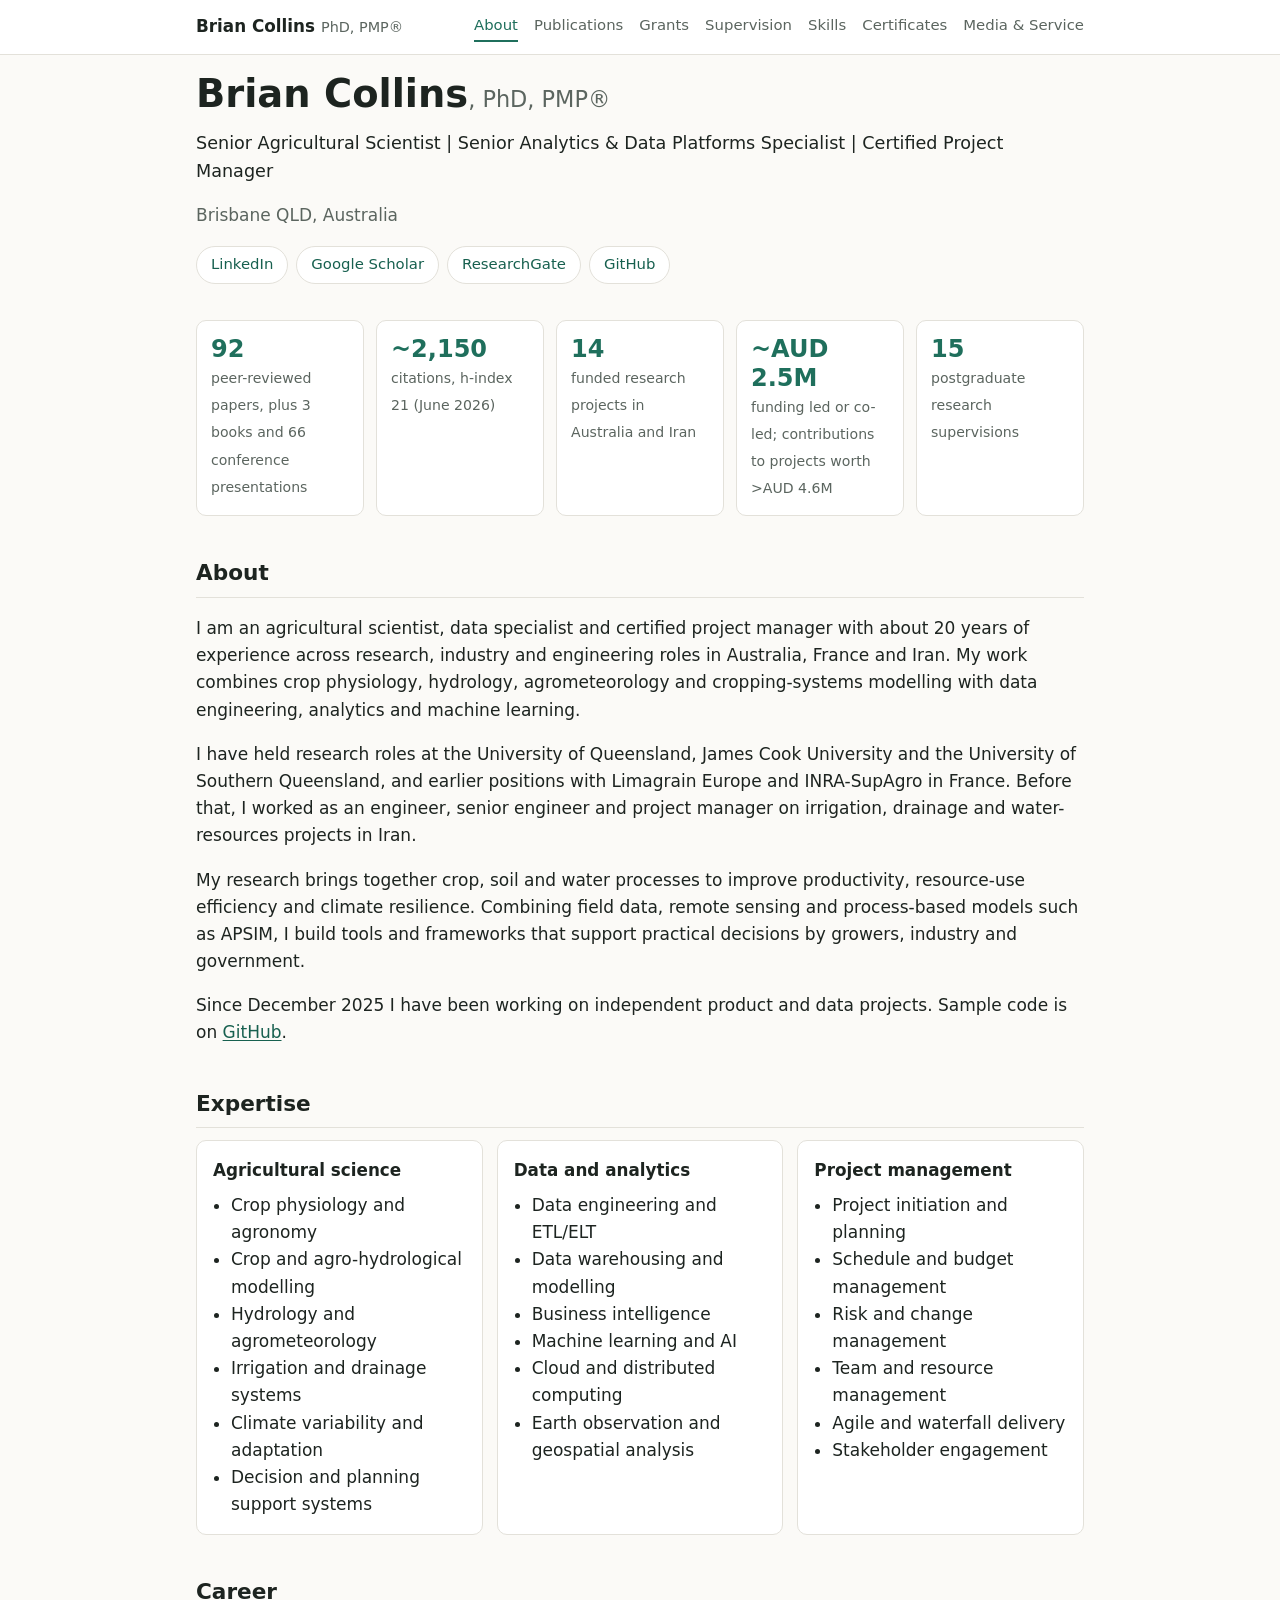
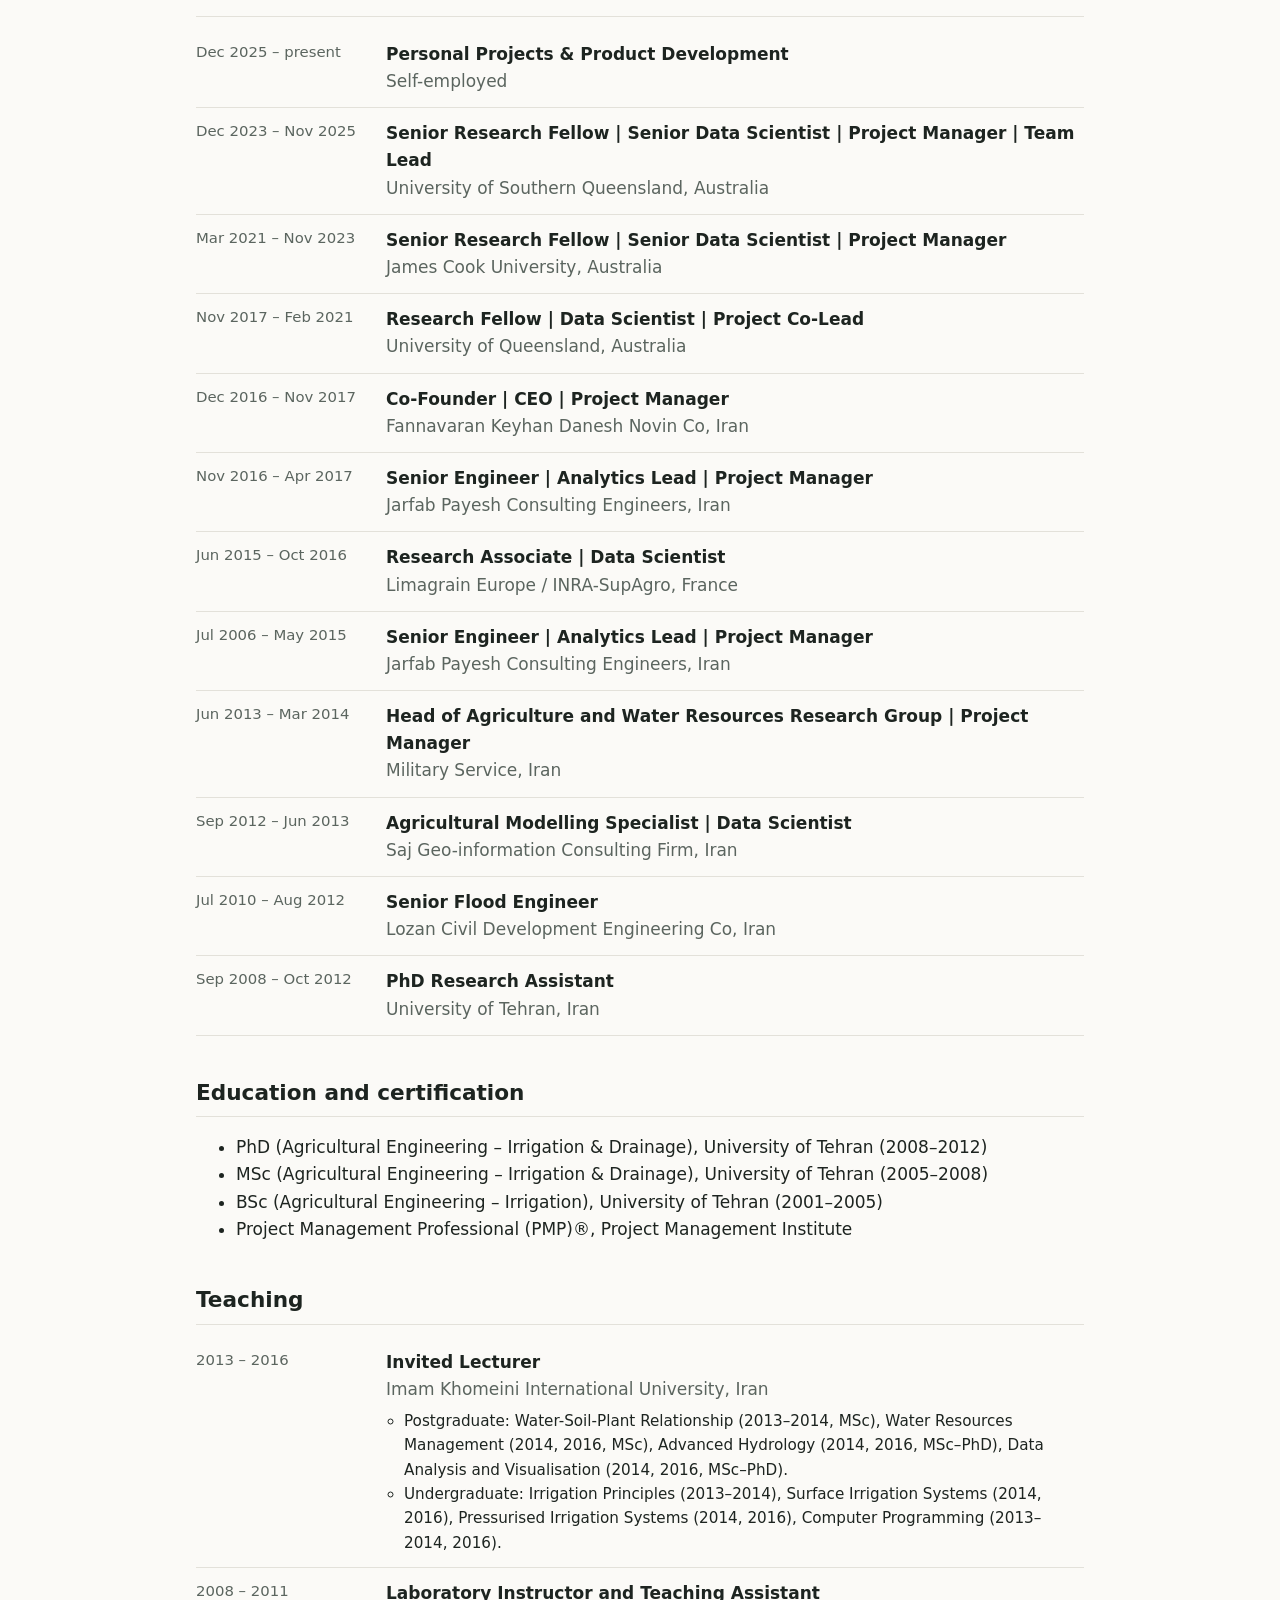
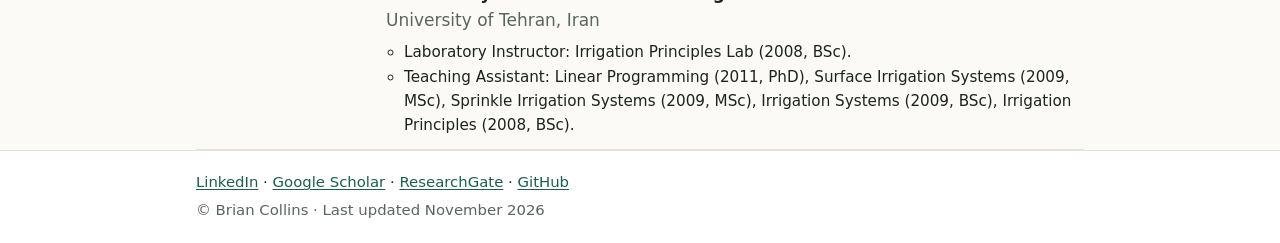
==== index.html @ 06954358 "Build personal site from CV, publications and Google Site content Co-Authored-By: Claude Opus 5.5 <n" ====
<!doctype html>
<html lang="en-AU">
<head>
<meta charset="utf-8">
<meta name="viewport" content="width=device-width, initial-scale=1">
<title>Brian Collins, PhD, PMP®</title>
<meta name="description" content="Brian Collins, PhD, PMP®: Senior Agricultural Scientist | Senior Analytics &amp; Data Platforms Specialist | Certified Project Manager.">
<link rel="canonical" href="https://drbriancollins.github.io/">
<link rel="icon" href="data:image/svg+xml,%3Csvg xmlns='http://www.w3.org/2000/svg' viewBox='0 0 64 64'%3E%3Crect width='64' height='64' rx='14' fill='%231f6f5c'/%3E%3Ctext x='32' y='42' font-family='Arial,sans-serif' font-size='28' font-weight='700' text-anchor='middle' fill='white'%3EBC%3C/text%3E%3C/svg%3E">
<link rel="stylesheet" href="assets/style.css">
</head>
<body>
<a class="skip" href="#main">Skip to content</a>
<header class="site-header">
  <div class="wrap">
    <a class="brand" href="./">Brian Collins<span>PhD, PMP®</span></a>
    <nav aria-label="Main"><a href="" aria-current="page">About</a><a href="publications/">Publications</a><a href="grants/">Grants</a><a href="student-supervision/">Supervision</a><a href="technical-skills/">Skills</a><a href="certificates/">Certificates</a><a href="other/">Media &amp; Service</a></nav>
  </div>
</header>
<main id="main" class="wrap">

<section class="hero">
  <h1>Brian Collins<span class="post">, PhD, PMP®</span></h1>
  <p class="headline">Senior Agricultural Scientist | Senior Analytics &amp; Data Platforms Specialist | Certified Project Manager</p>
  <p class="muted">Brisbane QLD, Australia</p>
  <div class="buttons"><a class="button" href="https://www.linkedin.com/in/drbriancollins" rel="noopener">LinkedIn</a><a class="button" href="https://scholar.google.com/citations?user=UDJ355oAAAAJ" rel="noopener">Google Scholar</a><a class="button" href="https://www.researchgate.net/profile/Brian-Collins-6" rel="noopener">ResearchGate</a><a class="button" href="https://github.com/drbriancollins/MySampleWork" rel="noopener">GitHub</a></div>
</section>
<section class="stats" aria-label="Highlights"><div class="stat"><strong>92</strong><span>peer-reviewed papers, plus 3 books and 66 conference presentations</span></div><div class="stat"><strong>~2,150</strong><span>citations, h-index 21 (June 2026)</span></div><div class="stat"><strong>14</strong><span>funded research projects in Australia and Iran</span></div><div class="stat"><strong>~AUD 2.5M</strong><span>funding led or co-led; contributions to projects worth &gt;AUD 4.6M</span></div><div class="stat"><strong>15</strong><span>postgraduate research supervisions</span></div></section>
<section><h2>About</h2><p>I am an agricultural scientist, data specialist and certified project manager with about 20 years of experience across research, industry and engineering roles in Australia, France and Iran. My work combines crop physiology, hydrology, agrometeorology and cropping-systems modelling with data engineering, analytics and machine learning.</p><p>I have held research roles at the University of Queensland, James Cook University and the University of Southern Queensland, and earlier positions with Limagrain Europe and INRA-SupAgro in France. Before that, I worked as an engineer, senior engineer and project manager on irrigation, drainage and water-resources projects in Iran.</p><p>My research brings together crop, soil and water processes to improve productivity, resource-use efficiency and climate resilience. Combining field data, remote sensing and process-based models such as APSIM, I build tools and frameworks that support practical decisions by growers, industry and government.</p><p>Since December 2025 I have been working on independent product and data projects. Sample code is on <a href="https://github.com/drbriancollins/MySampleWork" rel="noopener">GitHub</a>.</p></section>
<section><h2>Expertise</h2><div class="cards"><div class="card"><h3>Agricultural science</h3><ul><li>Crop physiology and agronomy</li><li>Crop and agro-hydrological modelling</li><li>Hydrology and agrometeorology</li><li>Irrigation and drainage systems</li><li>Climate variability and adaptation</li><li>Decision and planning support systems</li></ul></div><div class="card"><h3>Data and analytics</h3><ul><li>Data engineering and ETL/ELT</li><li>Data warehousing and modelling</li><li>Business intelligence</li><li>Machine learning and AI</li><li>Cloud and distributed computing</li><li>Earth observation and geospatial analysis</li></ul></div><div class="card"><h3>Project management</h3><ul><li>Project initiation and planning</li><li>Schedule and budget management</li><li>Risk and change management</li><li>Team and resource management</li><li>Agile and waterfall delivery</li><li>Stakeholder engagement</li></ul></div></div></section>
<section><h2>Career</h2><ol class="timeline"><li><span class="dates">Dec 2025 – present</span><div><strong>Personal Projects &amp; Product Development</strong><span class="org">Self-employed</span></div></li><li><span class="dates">Dec 2023 – Nov 2025</span><div><strong>Senior Research Fellow | Senior Data Scientist | Project Manager | Team Lead</strong><span class="org">University of Southern Queensland, Australia</span></div></li><li><span class="dates">Mar 2021 – Nov 2023</span><div><strong>Senior Research Fellow | Senior Data Scientist | Project Manager</strong><span class="org">James Cook University, Australia</span></div></li><li><span class="dates">Nov 2017 – Feb 2021</span><div><strong>Research Fellow | Data Scientist | Project Co-Lead</strong><span class="org">University of Queensland, Australia</span></div></li><li><span class="dates">Dec 2016 – Nov 2017</span><div><strong>Co-Founder | CEO | Project Manager</strong><span class="org">Fannavaran Keyhan Danesh Novin Co, Iran</span></div></li><li><span class="dates">Nov 2016 – Apr 2017</span><div><strong>Senior Engineer | Analytics Lead | Project Manager</strong><span class="org">Jarfab Payesh Consulting Engineers, Iran</span></div></li><li><span class="dates">Jun 2015 – Oct 2016</span><div><strong>Research Associate | Data Scientist</strong><span class="org">Limagrain Europe / INRA-SupAgro, France</span></div></li><li><span class="dates">Jul 2006 – May 2015</span><div><strong>Senior Engineer | Analytics Lead | Project Manager</strong><span class="org">Jarfab Payesh Consulting Engineers, Iran</span></div></li><li><span class="dates">Jun 2013 – Mar 2014</span><div><strong>Head of Agriculture and Water Resources Research Group | Project Manager</strong><span class="org">Military Service, Iran</span></div></li><li><span class="dates">Sep 2012 – Jun 2013</span><div><strong>Agricultural Modelling Specialist | Data Scientist</strong><span class="org">Saj Geo-information Consulting Firm, Iran</span></div></li><li><span class="dates">Jul 2010 – Aug 2012</span><div><strong>Senior Flood Engineer</strong><span class="org">Lozan Civil Development Engineering Co, Iran</span></div></li><li><span class="dates">Sep 2008 – Oct 2012</span><div><strong>PhD Research Assistant</strong><span class="org">University of Tehran, Iran</span></div></li></ol></section>
<section><h2>Education and certification</h2><ul><li>PhD (Agricultural Engineering – Irrigation &amp; Drainage), University of Tehran (2008–2012)</li><li>MSc (Agricultural Engineering – Irrigation &amp; Drainage), University of Tehran (2005–2008)</li><li>BSc (Agricultural Engineering – Irrigation), University of Tehran (2001–2005)</li><li>Project Management Professional (PMP)®, Project Management Institute</li></ul></section>
<section><h2>Teaching</h2><ol class="timeline"><li><span class="dates">2013 – 2016</span><div><strong>Invited Lecturer</strong><span class="org">Imam Khomeini International University, Iran</span><ul class="details"><li>Postgraduate: Water-Soil-Plant Relationship (2013–2014, MSc), Water Resources Management (2014, 2016, MSc), Advanced Hydrology (2014, 2016, MSc–PhD), Data Analysis and Visualisation (2014, 2016, MSc–PhD).</li><li>Undergraduate: Irrigation Principles (2013–2014), Surface Irrigation Systems (2014, 2016), Pressurised Irrigation Systems (2014, 2016), Computer Programming (2013–2014, 2016).</li></ul></div></li><li><span class="dates">2008 – 2011</span><div><strong>Laboratory Instructor and Teaching Assistant</strong><span class="org">University of Tehran, Iran</span><ul class="details"><li>Laboratory Instructor: Irrigation Principles Lab (2008, BSc).</li><li>Teaching Assistant: Linear Programming (2011, PhD), Surface Irrigation Systems (2009, MSc), Sprinkle Irrigation Systems (2009, MSc), Irrigation Systems (2009, BSc), Irrigation Principles (2008, BSc).</li></ul></div></li></ol></section>

</main>
<footer class="site-footer">
  <div class="wrap">
    <p><a href="https://www.linkedin.com/in/drbriancollins" rel="noopener">LinkedIn</a> · <a href="https://scholar.google.com/citations?user=UDJ355oAAAAJ" rel="noopener">Google Scholar</a> · <a href="https://www.researchgate.net/profile/Brian-Collins-6" rel="noopener">ResearchGate</a> · <a href="https://github.com/drbriancollins/MySampleWork" rel="noopener">GitHub</a></p>
    <p class="muted">© Brian Collins · Last updated November 2026</p>
  </div>
</footer>
</body>
</html>
---- assets/style.css ----
:root {
  --bg: #fbfaf7;
  --surface: #ffffff;
  --text: #1d2420;
  --muted: #5b655f;
  --line: #e3e1da;
  --accent: #1f6f5c;
  --accent-soft: #e6f1ed;
  --link: #17604f;
  color-scheme: light;
}
@media (prefers-color-scheme: dark) {
  :root {
    --bg: #121614;
    --surface: #1a201d;
    --text: #e6ebe8;
    --muted: #a1aba5;
    --line: #2c3430;
    --accent: #5cc0a4;
    --accent-soft: #1d2e28;
    --link: #79d2b8;
    color-scheme: dark;
  }
}
* { box-sizing: border-box; }
html { -webkit-text-size-adjust: 100%; }
body {
  margin: 0;
  background: var(--bg);
  color: var(--text);
  font: 17px/1.6 system-ui, -apple-system, "Segoe UI", Roboto, "Helvetica Neue", Arial, sans-serif;
}
a { color: var(--link); text-underline-offset: 2px; }
a:hover { text-decoration-thickness: 2px; }
.wrap { max-width: 920px; margin: 0 auto; padding: 0 16px; }
.skip { position: absolute; left: -999px; }
.skip:focus { left: 16px; top: 8px; background: var(--surface); padding: 6px 10px; z-index: 10; }

.site-header { background: var(--surface); border-bottom: 1px solid var(--line); position: sticky; top: 0; z-index: 5; }
.site-header .wrap { display: flex; flex-wrap: wrap; align-items: center; justify-content: space-between; gap: 8px 24px; padding-top: 12px; padding-bottom: 12px; }
.brand { font-weight: 700; color: var(--text); text-decoration: none; font-size: 1.05rem; }
.brand span { font-weight: 500; color: var(--muted); margin-left: 6px; font-size: .9rem; }
nav[aria-label="Main"] { display: flex; flex-wrap: wrap; gap: 4px 16px; font-size: .93rem; }
nav[aria-label="Main"] a { color: var(--muted); text-decoration: none; padding: 2px 0; border-bottom: 2px solid transparent; }
nav[aria-label="Main"] a:hover { color: var(--text); }
nav[aria-label="Main"] a[aria-current="page"] { color: var(--accent); border-bottom-color: var(--accent); }

main { padding-top: 32px; padding-bottom: 48px; }
h1 { font-size: 2rem; line-height: 1.2; margin: 0 0 12px; }
h2 { font-size: 1.35rem; margin: 40px 0 12px; padding-bottom: 6px; border-bottom: 1px solid var(--line); }
h3 { font-size: 1.05rem; margin: 0 0 8px; }
h4 { font-size: .95rem; margin: 16px 0 4px; color: var(--muted); }
.lead { font-size: 1.08rem; color: var(--muted); margin-top: 0; }
.muted { color: var(--muted); }
.note { background: var(--accent-soft); border-left: 3px solid var(--accent); padding: 10px 14px; border-radius: 4px; font-size: .95rem; }
.count { color: var(--muted); font-weight: 400; }

.hero { padding: 16px 0 8px; }
.hero h1 { font-size: 2.4rem; }
.hero .post { font-weight: 500; color: var(--muted); font-size: 1.4rem; }
.headline { font-size: 1.1rem; margin: 0 0 4px; }
.buttons { display: flex; flex-wrap: wrap; gap: 8px; margin-top: 16px; }
.button { border: 1px solid var(--line); background: var(--surface); padding: 6px 14px; border-radius: 999px; text-decoration: none; font-size: .93rem; }
.button:hover { border-color: var(--accent); }

.stats { display: grid; grid-template-columns: repeat(auto-fit, minmax(160px, 1fr)); gap: 12px; margin: 28px 0 8px; }
.stat { background: var(--surface); border: 1px solid var(--line); border-radius: 10px; padding: 14px; }
.stat strong { display: block; font-size: 1.5rem; color: var(--accent); line-height: 1.2; }
.stat span { font-size: .88rem; color: var(--muted); }

.cards { display: grid; grid-template-columns: repeat(auto-fit, minmax(240px, 1fr)); gap: 14px; }
.cards.wide { grid-template-columns: repeat(auto-fit, minmax(300px, 1fr)); margin-top: 20px; }
.card { background: var(--surface); border: 1px solid var(--line); border-radius: 10px; padding: 16px; }
.card ul { margin: 0; padding-left: 18px; }
.card dl { margin: 0; }
.card dt { font-size: .8rem; text-transform: uppercase; letter-spacing: .04em; color: var(--accent); margin-top: 8px; }
.card dd { margin: 2px 0 0; font-size: .95rem; }

.timeline { list-style: none; padding: 0; margin: 0; }
.timeline > li { display: grid; grid-template-columns: 170px 1fr; gap: 4px 20px; padding: 12px 0; border-bottom: 1px solid var(--line); }
.timeline .dates { color: var(--muted); font-size: .93rem; }
.timeline .org { display: block; color: var(--muted); }
.timeline .details { margin: 6px 0 0; padding-left: 18px; font-size: .95rem; }

.entries { padding-left: 1.6em; }
.entries > li { margin-bottom: 10px; padding-left: 4px; }
.entries a { white-space: nowrap; }
.summary { padding-left: 18px; }
.toc { display: flex; flex-wrap: wrap; gap: 6px 18px; margin: 16px 0; font-size: .95rem; }

details { background: var(--surface); border: 1px solid var(--line); border-radius: 10px; padding: 12px 16px; margin: 10px 0; }
summary { cursor: pointer; font-weight: 600; }
.courses { margin: 0; padding-left: 18px; columns: 2 280px; column-gap: 28px; }
.courses li { break-inside: avoid; }

.site-footer { border-top: 1px solid var(--line); background: var(--surface); font-size: .93rem; }
.site-footer .wrap { padding-top: 16px; padding-bottom: 16px; }
.site-footer p { margin: 4px 0; }

@media (max-width: 600px) {
  body { font-size: 16px; }
  .site-header { position: static; }
  h1, .hero h1 { font-size: 1.7rem; }
  .hero .post { font-size: 1.1rem; }
  .timeline > li { grid-template-columns: 1fr; }
  .entries a { white-space: normal; }
}
@media print {
  .site-header, .site-footer, .buttons, .toc { display: none; }
  body { background: #fff; color: #000; }
  details { border: 0; padding: 0; }
}
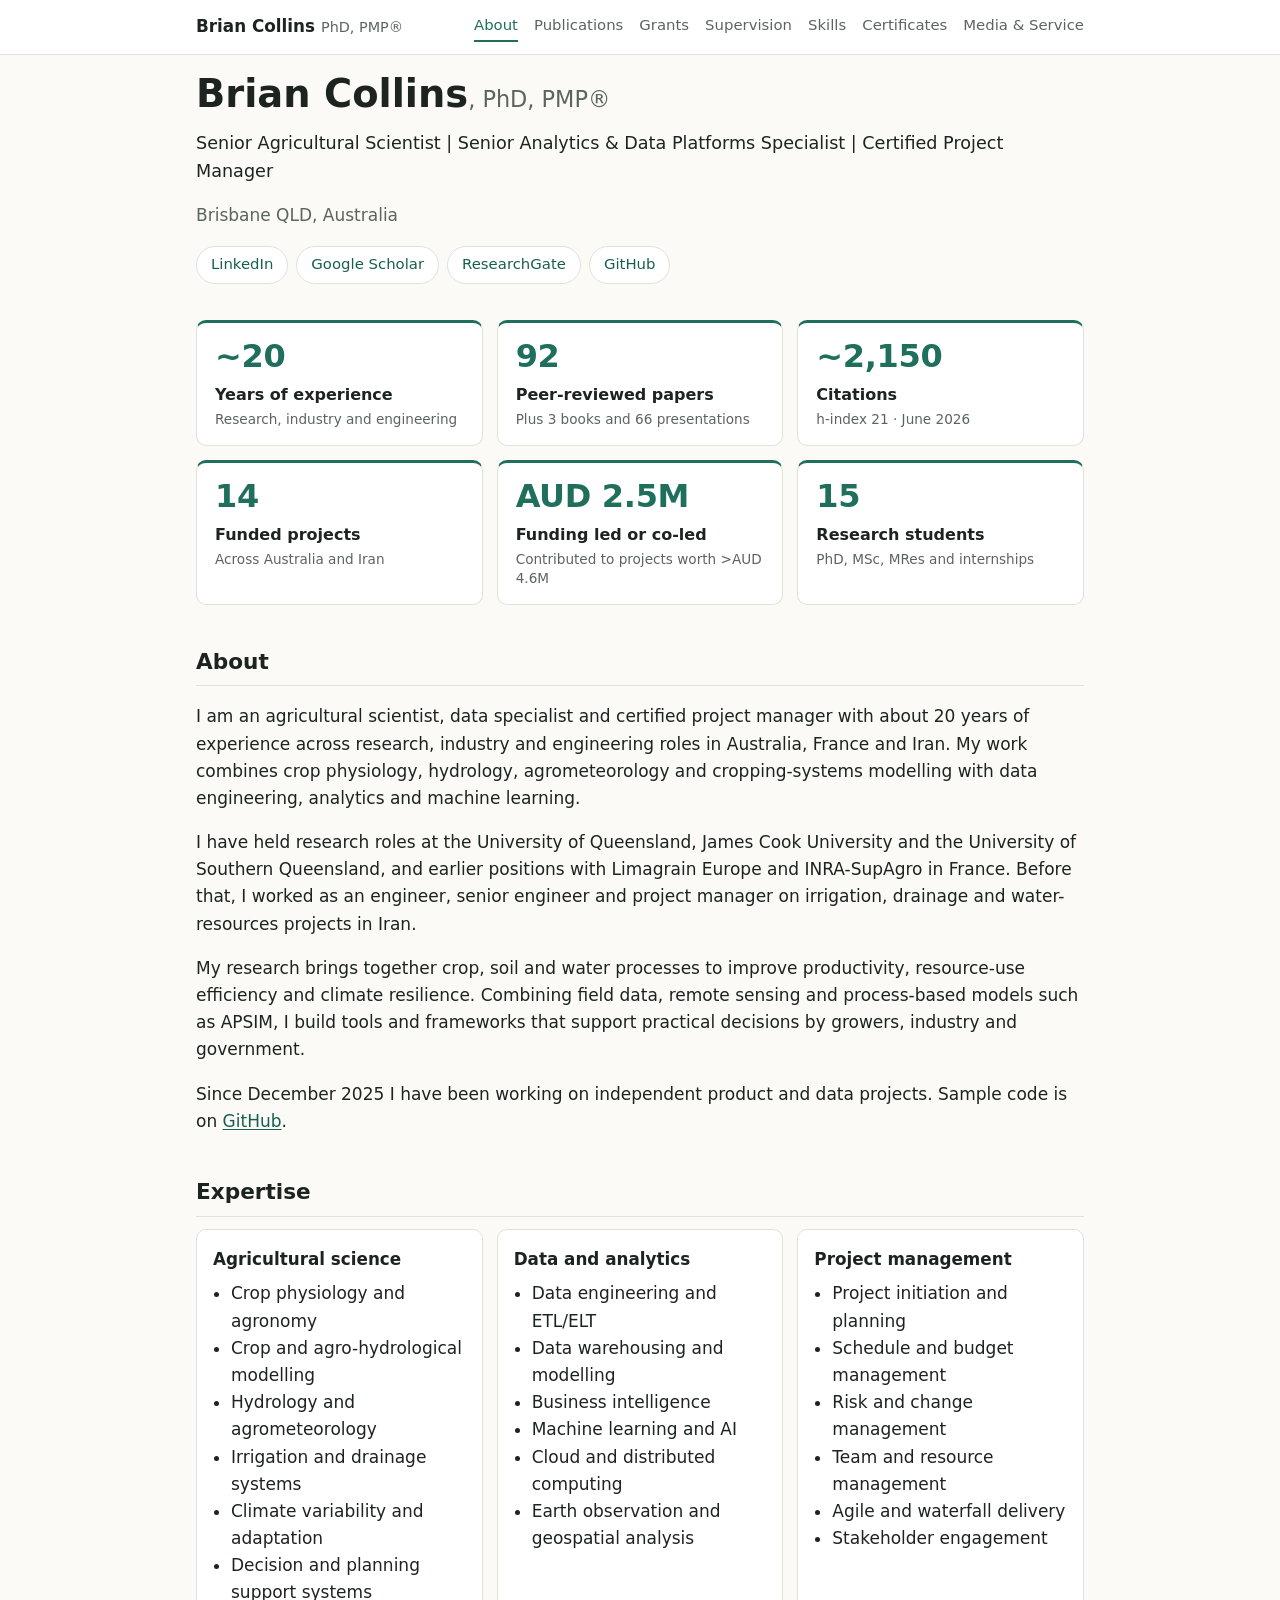
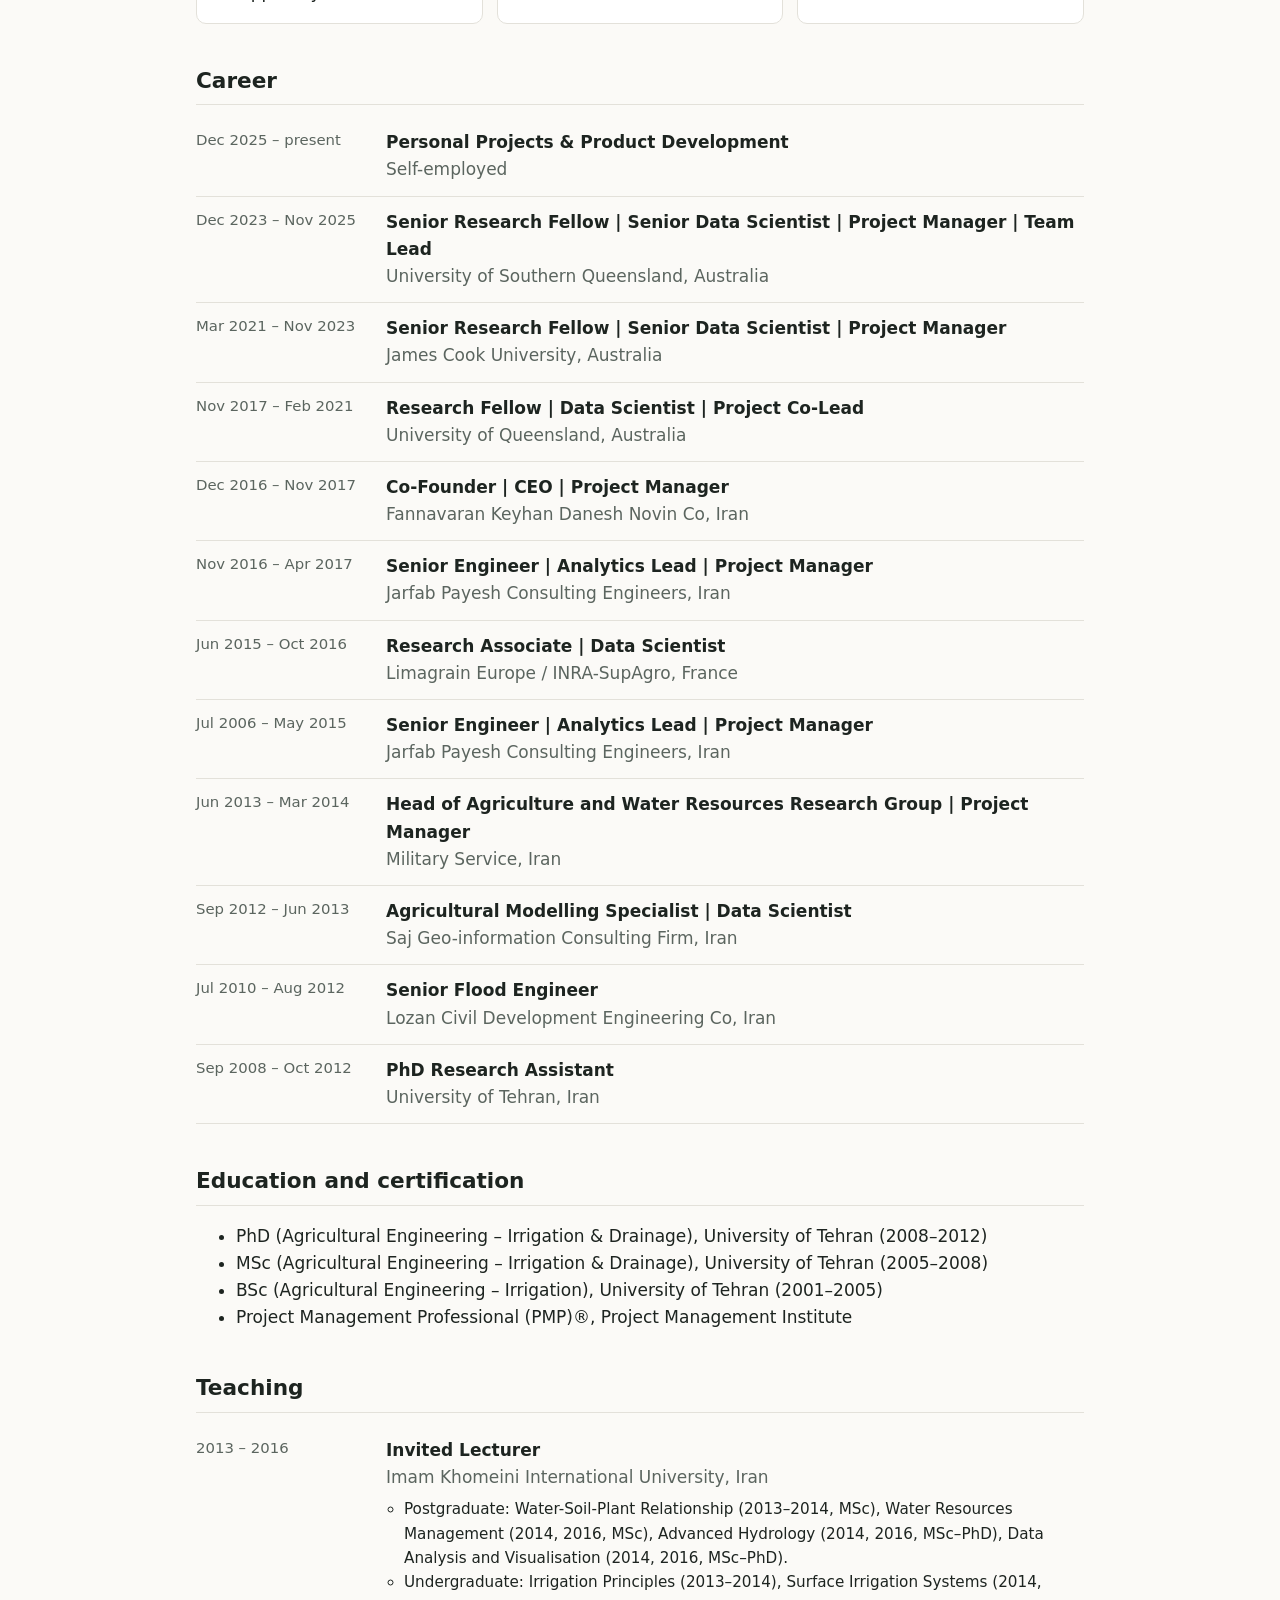
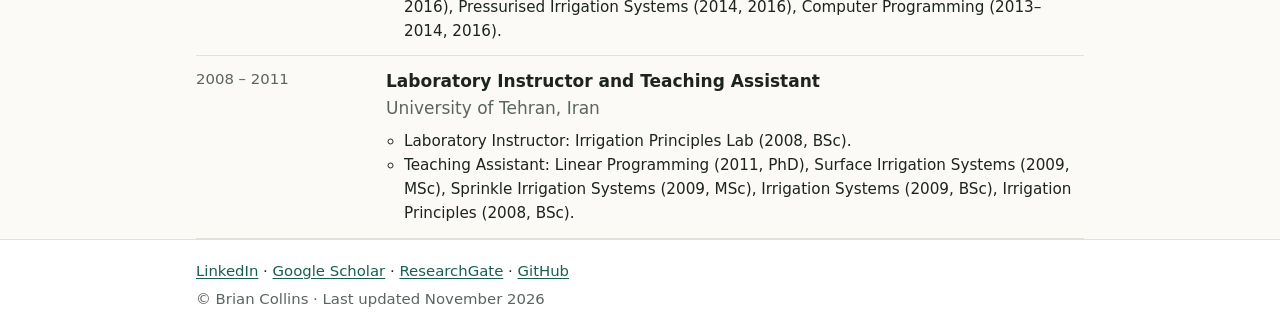
==== commit f2ad86a5: "Redesign home page highlight cards Co-Authored-By: Claude Opus 5.5 <noreply@anthropic.com>" ====
--- a/index.html
+++ b/index.html
@@ -25,7 +25,7 @@
   <p class="muted">Brisbane QLD, Australia</p>
   <div class="buttons"><a class="button" href="https://www.linkedin.com/in/drbriancollins" rel="noopener">LinkedIn</a><a class="button" href="https://scholar.google.com/citations?user=UDJ355oAAAAJ" rel="noopener">Google Scholar</a><a class="button" href="https://www.researchgate.net/profile/Brian-Collins-6" rel="noopener">ResearchGate</a><a class="button" href="https://github.com/drbriancollins/MySampleWork" rel="noopener">GitHub</a></div>
 </section>
-<section class="stats" aria-label="Highlights"><div class="stat"><strong>92</strong><span>peer-reviewed papers, plus 3 books and 66 conference presentations</span></div><div class="stat"><strong>~2,150</strong><span>citations, h-index 21 (June 2026)</span></div><div class="stat"><strong>14</strong><span>funded research projects in Australia and Iran</span></div><div class="stat"><strong>~AUD 2.5M</strong><span>funding led or co-led; contributions to projects worth &gt;AUD 4.6M</span></div><div class="stat"><strong>15</strong><span>postgraduate research supervisions</span></div></section>
+<section class="stats" aria-label="Highlights"><div class="stat"><strong>~20</strong><span class="label">Years of experience</span><span class="sub">Research, industry and engineering</span></div><div class="stat"><strong>92</strong><span class="label">Peer-reviewed papers</span><span class="sub">Plus 3 books and 66 presentations</span></div><div class="stat"><strong>~2,150</strong><span class="label">Citations</span><span class="sub">h-index 21 · June 2026</span></div><div class="stat"><strong>14</strong><span class="label">Funded projects</span><span class="sub">Across Australia and Iran</span></div><div class="stat"><strong>AUD 2.5M</strong><span class="label">Funding led or co-led</span><span class="sub">Contributed to projects worth &gt;AUD 4.6M</span></div><div class="stat"><strong>15</strong><span class="label">Research students</span><span class="sub">PhD, MSc, MRes and internships</span></div></section>
 <section><h2>About</h2><p>I am an agricultural scientist, data specialist and certified project manager with about 20 years of experience across research, industry and engineering roles in Australia, France and Iran. My work combines crop physiology, hydrology, agrometeorology and cropping-systems modelling with data engineering, analytics and machine learning.</p><p>I have held research roles at the University of Queensland, James Cook University and the University of Southern Queensland, and earlier positions with Limagrain Europe and INRA-SupAgro in France. Before that, I worked as an engineer, senior engineer and project manager on irrigation, drainage and water-resources projects in Iran.</p><p>My research brings together crop, soil and water processes to improve productivity, resource-use efficiency and climate resilience. Combining field data, remote sensing and process-based models such as APSIM, I build tools and frameworks that support practical decisions by growers, industry and government.</p><p>Since December 2025 I have been working on independent product and data projects. Sample code is on <a href="https://github.com/drbriancollins/MySampleWork" rel="noopener">GitHub</a>.</p></section>
 <section><h2>Expertise</h2><div class="cards"><div class="card"><h3>Agricultural science</h3><ul><li>Crop physiology and agronomy</li><li>Crop and agro-hydrological modelling</li><li>Hydrology and agrometeorology</li><li>Irrigation and drainage systems</li><li>Climate variability and adaptation</li><li>Decision and planning support systems</li></ul></div><div class="card"><h3>Data and analytics</h3><ul><li>Data engineering and ETL/ELT</li><li>Data warehousing and modelling</li><li>Business intelligence</li><li>Machine learning and AI</li><li>Cloud and distributed computing</li><li>Earth observation and geospatial analysis</li></ul></div><div class="card"><h3>Project management</h3><ul><li>Project initiation and planning</li><li>Schedule and budget management</li><li>Risk and change management</li><li>Team and resource management</li><li>Agile and waterfall delivery</li><li>Stakeholder engagement</li></ul></div></div></section>
 <section><h2>Career</h2><ol class="timeline"><li><span class="dates">Dec 2025 – present</span><div><strong>Personal Projects &amp; Product Development</strong><span class="org">Self-employed</span></div></li><li><span class="dates">Dec 2023 – Nov 2025</span><div><strong>Senior Research Fellow | Senior Data Scientist | Project Manager | Team Lead</strong><span class="org">University of Southern Queensland, Australia</span></div></li><li><span class="dates">Mar 2021 – Nov 2023</span><div><strong>Senior Research Fellow | Senior Data Scientist | Project Manager</strong><span class="org">James Cook University, Australia</span></div></li><li><span class="dates">Nov 2017 – Feb 2021</span><div><strong>Research Fellow | Data Scientist | Project Co-Lead</strong><span class="org">University of Queensland, Australia</span></div></li><li><span class="dates">Dec 2016 – Nov 2017</span><div><strong>Co-Founder | CEO | Project Manager</strong><span class="org">Fannavaran Keyhan Danesh Novin Co, Iran</span></div></li><li><span class="dates">Nov 2016 – Apr 2017</span><div><strong>Senior Engineer | Analytics Lead | Project Manager</strong><span class="org">Jarfab Payesh Consulting Engineers, Iran</span></div></li><li><span class="dates">Jun 2015 – Oct 2016</span><div><strong>Research Associate | Data Scientist</strong><span class="org">Limagrain Europe / INRA-SupAgro, France</span></div></li><li><span class="dates">Jul 2006 – May 2015</span><div><strong>Senior Engineer | Analytics Lead | Project Manager</strong><span class="org">Jarfab Payesh Consulting Engineers, Iran</span></div></li><li><span class="dates">Jun 2013 – Mar 2014</span><div><strong>Head of Agriculture and Water Resources Research Group | Project Manager</strong><span class="org">Military Service, Iran</span></div></li><li><span class="dates">Sep 2012 – Jun 2013</span><div><strong>Agricultural Modelling Specialist | Data Scientist</strong><span class="org">Saj Geo-information Consulting Firm, Iran</span></div></li><li><span class="dates">Jul 2010 – Aug 2012</span><div><strong>Senior Flood Engineer</strong><span class="org">Lozan Civil Development Engineering Co, Iran</span></div></li><li><span class="dates">Sep 2008 – Oct 2012</span><div><strong>PhD Research Assistant</strong><span class="org">University of Tehran, Iran</span></div></li></ol></section>
--- a/assets/style.css
+++ b/assets/style.css
@@ -63,10 +63,12 @@
 .button { border: 1px solid var(--line); background: var(--surface); padding: 6px 14px; border-radius: 999px; text-decoration: none; font-size: .93rem; }
 .button:hover { border-color: var(--accent); }
 
-.stats { display: grid; grid-template-columns: repeat(auto-fit, minmax(160px, 1fr)); gap: 12px; margin: 28px 0 8px; }
-.stat { background: var(--surface); border: 1px solid var(--line); border-radius: 10px; padding: 14px; }
-.stat strong { display: block; font-size: 1.5rem; color: var(--accent); line-height: 1.2; }
-.stat span { font-size: .88rem; color: var(--muted); }
+.stats { display: grid; grid-template-columns: repeat(3, 1fr); gap: 14px; margin: 28px 0 8px; }
+.stat { background: var(--surface); border: 1px solid var(--line); border-top: 3px solid var(--accent); border-radius: 10px; padding: 16px 18px; display: flex; flex-direction: column; gap: 2px; }
+.stat strong { font-size: 2rem; font-weight: 750; color: var(--accent); line-height: 1.1; letter-spacing: -.01em; font-variant-numeric: tabular-nums; }
+.stat .label { font-weight: 600; font-size: 1rem; margin-top: 6px; }
+.stat .sub { font-size: .85rem; color: var(--muted); line-height: 1.4; }
+@media (max-width: 760px) { .stats { grid-template-columns: repeat(2, 1fr); gap: 10px; } .stat strong { font-size: 1.6rem; } }
 
 .cards { display: grid; grid-template-columns: repeat(auto-fit, minmax(240px, 1fr)); gap: 14px; }
 .cards.wide { grid-template-columns: repeat(auto-fit, minmax(300px, 1fr)); margin-top: 20px; }
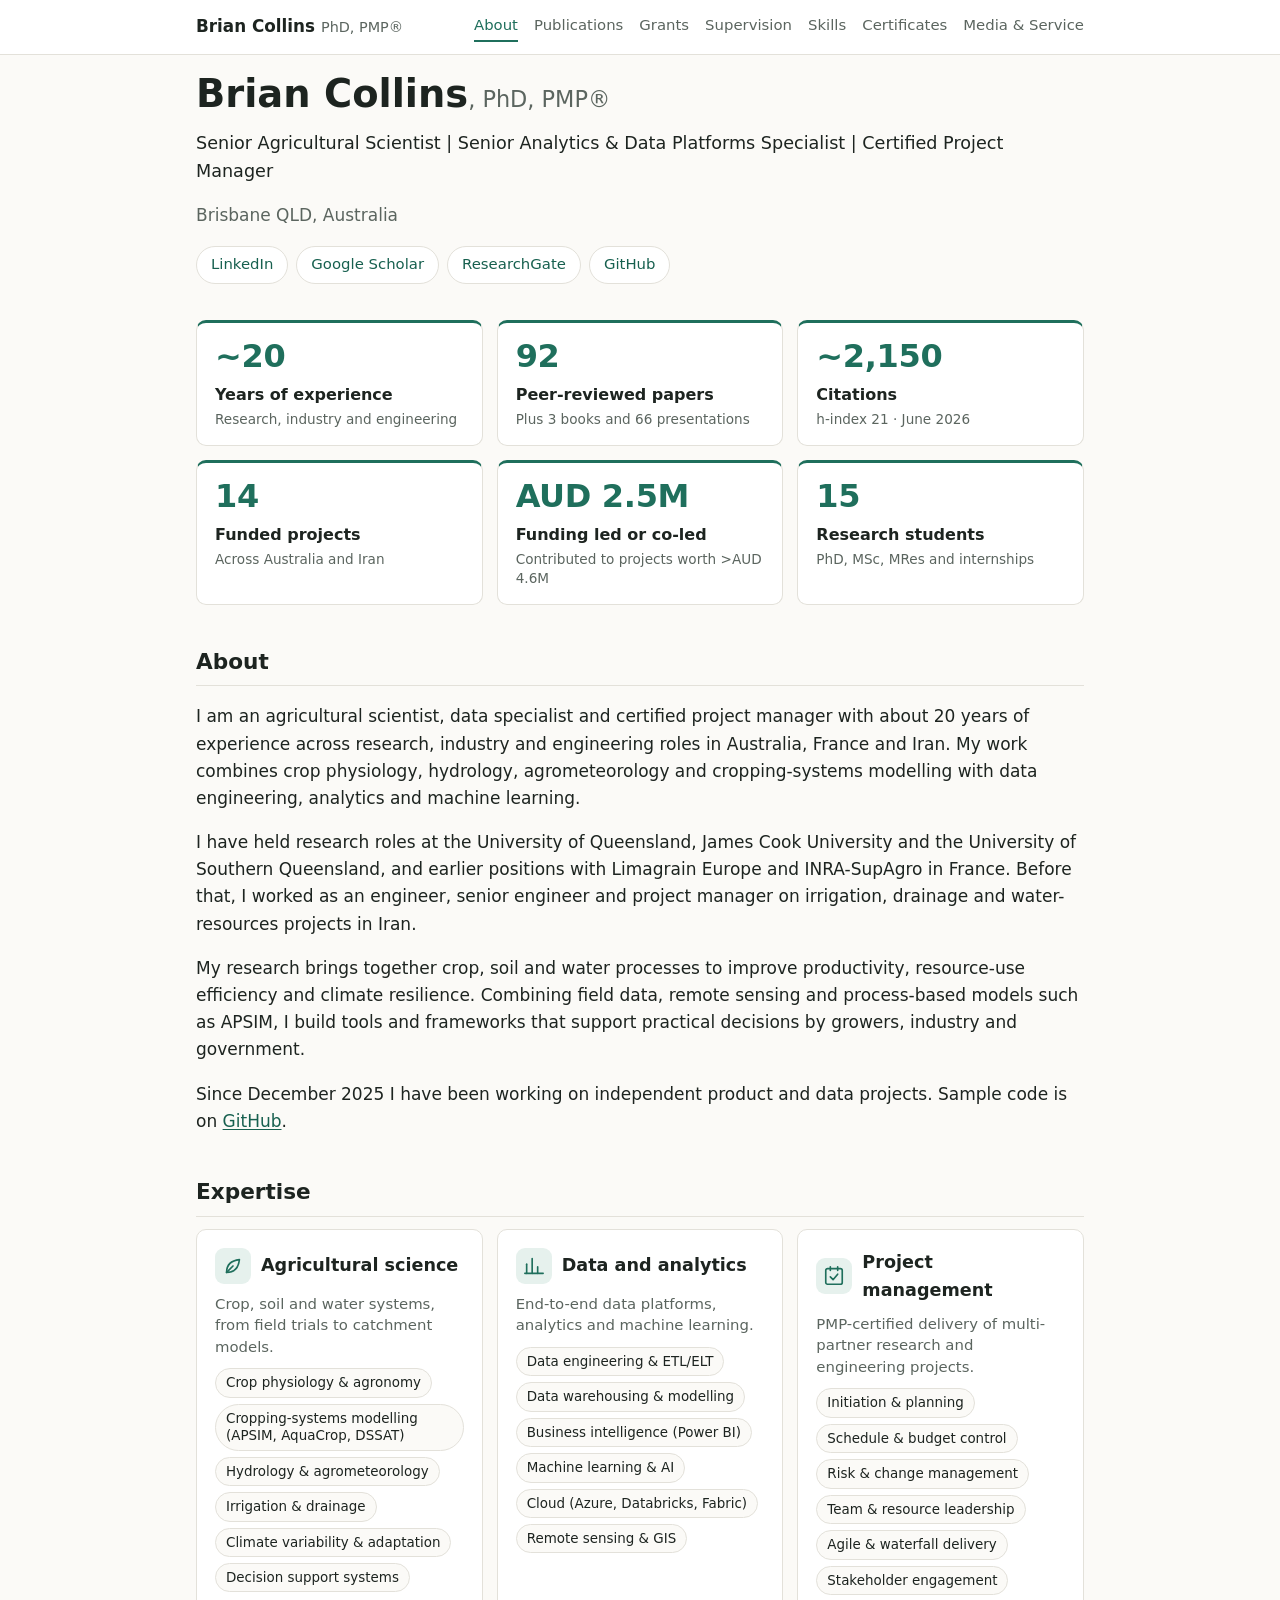
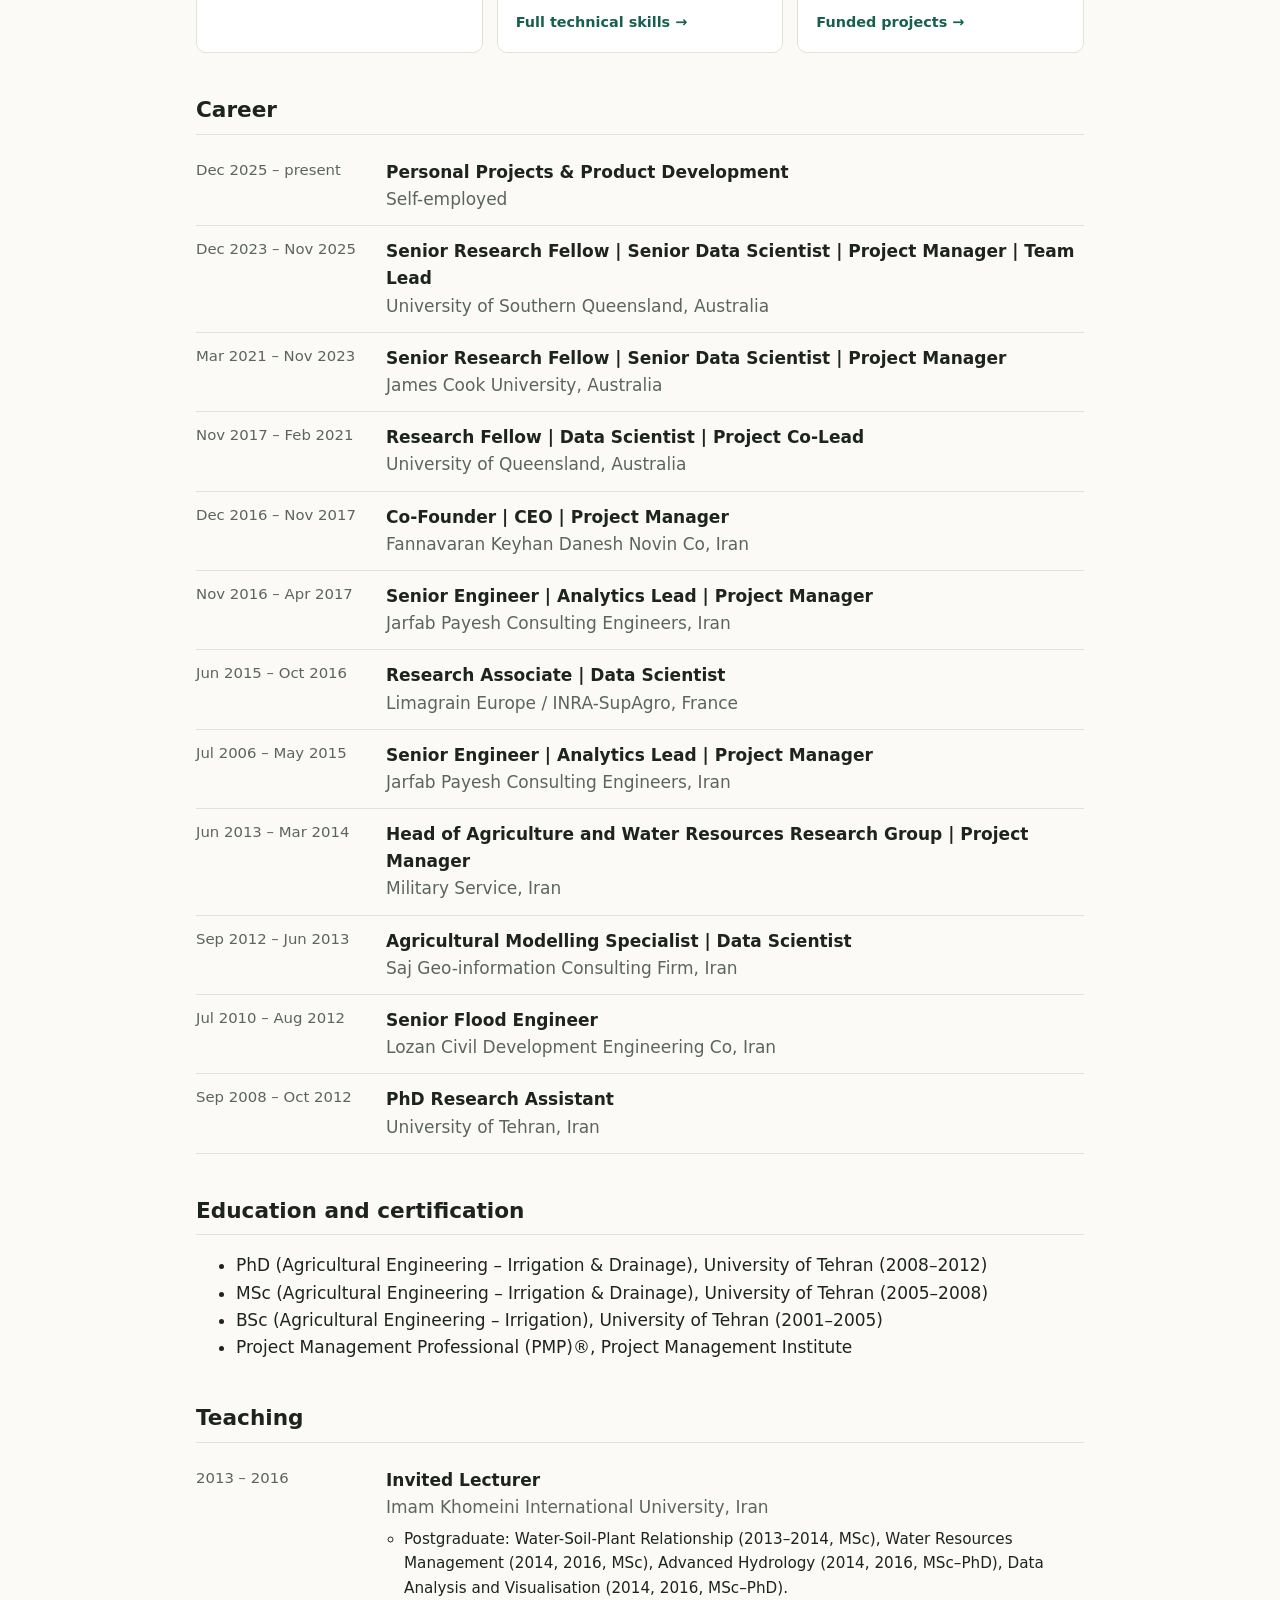
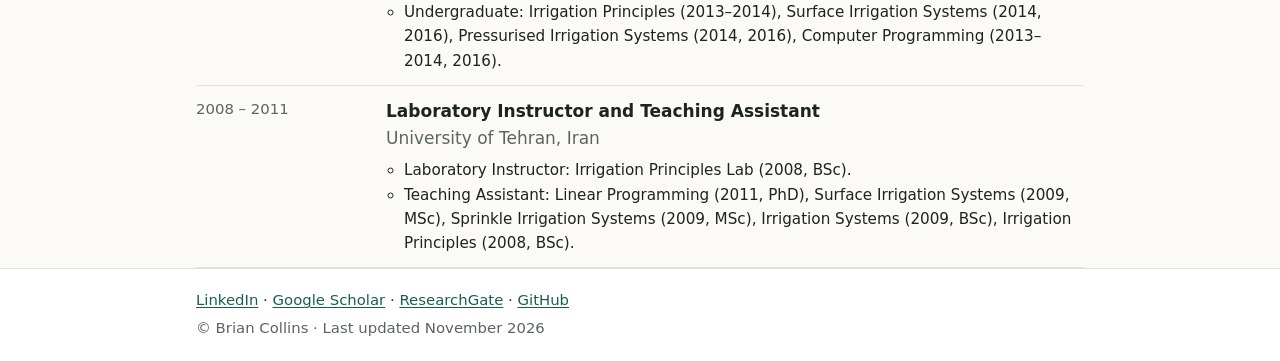
==== commit edfb7ead: "Redesign expertise cards with summaries and skill chips Co-Authored-By: Claude Opus 5.5 <noreply@ant" ====
--- a/index.html
+++ b/index.html
@@ -27,7 +27,7 @@
 </section>
 <section class="stats" aria-label="Highlights"><div class="stat"><strong>~20</strong><span class="label">Years of experience</span><span class="sub">Research, industry and engineering</span></div><div class="stat"><strong>92</strong><span class="label">Peer-reviewed papers</span><span class="sub">Plus 3 books and 66 presentations</span></div><div class="stat"><strong>~2,150</strong><span class="label">Citations</span><span class="sub">h-index 21 · June 2026</span></div><div class="stat"><strong>14</strong><span class="label">Funded projects</span><span class="sub">Across Australia and Iran</span></div><div class="stat"><strong>AUD 2.5M</strong><span class="label">Funding led or co-led</span><span class="sub">Contributed to projects worth &gt;AUD 4.6M</span></div><div class="stat"><strong>15</strong><span class="label">Research students</span><span class="sub">PhD, MSc, MRes and internships</span></div></section>
 <section><h2>About</h2><p>I am an agricultural scientist, data specialist and certified project manager with about 20 years of experience across research, industry and engineering roles in Australia, France and Iran. My work combines crop physiology, hydrology, agrometeorology and cropping-systems modelling with data engineering, analytics and machine learning.</p><p>I have held research roles at the University of Queensland, James Cook University and the University of Southern Queensland, and earlier positions with Limagrain Europe and INRA-SupAgro in France. Before that, I worked as an engineer, senior engineer and project manager on irrigation, drainage and water-resources projects in Iran.</p><p>My research brings together crop, soil and water processes to improve productivity, resource-use efficiency and climate resilience. Combining field data, remote sensing and process-based models such as APSIM, I build tools and frameworks that support practical decisions by growers, industry and government.</p><p>Since December 2025 I have been working on independent product and data projects. Sample code is on <a href="https://github.com/drbriancollins/MySampleWork" rel="noopener">GitHub</a>.</p></section>
-<section><h2>Expertise</h2><div class="cards"><div class="card"><h3>Agricultural science</h3><ul><li>Crop physiology and agronomy</li><li>Crop and agro-hydrological modelling</li><li>Hydrology and agrometeorology</li><li>Irrigation and drainage systems</li><li>Climate variability and adaptation</li><li>Decision and planning support systems</li></ul></div><div class="card"><h3>Data and analytics</h3><ul><li>Data engineering and ETL/ELT</li><li>Data warehousing and modelling</li><li>Business intelligence</li><li>Machine learning and AI</li><li>Cloud and distributed computing</li><li>Earth observation and geospatial analysis</li></ul></div><div class="card"><h3>Project management</h3><ul><li>Project initiation and planning</li><li>Schedule and budget management</li><li>Risk and change management</li><li>Team and resource management</li><li>Agile and waterfall delivery</li><li>Stakeholder engagement</li></ul></div></div></section>
+<section><h2>Expertise</h2><div class="cards"><div class="card exp"><div class="exp-head"><svg class="icon" viewBox="0 0 24 24" aria-hidden="true" fill="none" stroke="currentColor" stroke-width="1.8" stroke-linecap="round" stroke-linejoin="round"><path d="M5 19c0-8 5-13 14-14-1 9-6 14-14 14z"/><path d="M5 19l7-7"/></svg><h3>Agricultural science</h3></div><p class="exp-sum">Crop, soil and water systems, from field trials to catchment models.</p><ul class="chips"><li>Crop physiology &amp; agronomy</li><li>Cropping-systems modelling (APSIM, AquaCrop, DSSAT)</li><li>Hydrology &amp; agrometeorology</li><li>Irrigation &amp; drainage</li><li>Climate variability &amp; adaptation</li><li>Decision support systems</li></ul></div><div class="card exp"><div class="exp-head"><svg class="icon" viewBox="0 0 24 24" aria-hidden="true" fill="none" stroke="currentColor" stroke-width="1.8" stroke-linecap="round" stroke-linejoin="round"><path d="M4 20V10"/><path d="M10 20V4"/><path d="M16 20v-7"/><path d="M22 20H2"/></svg><h3>Data and analytics</h3></div><p class="exp-sum">End-to-end data platforms, analytics and machine learning.</p><ul class="chips"><li>Data engineering &amp; ETL/ELT</li><li>Data warehousing &amp; modelling</li><li>Business intelligence (Power BI)</li><li>Machine learning &amp; AI</li><li>Cloud (Azure, Databricks, Fabric)</li><li>Remote sensing &amp; GIS</li></ul><a class="more" href="technical-skills/">Full technical skills →</a></div><div class="card exp"><div class="exp-head"><svg class="icon" viewBox="0 0 24 24" aria-hidden="true" fill="none" stroke="currentColor" stroke-width="1.8" stroke-linecap="round" stroke-linejoin="round"><rect x="3" y="4" width="18" height="17" rx="2"/><path d="M8 2v4M16 2v4"/><path d="M8 13l3 3 5-6"/></svg><h3>Project management</h3></div><p class="exp-sum">PMP-certified delivery of multi-partner research and engineering projects.</p><ul class="chips"><li>Initiation &amp; planning</li><li>Schedule &amp; budget control</li><li>Risk &amp; change management</li><li>Team &amp; resource leadership</li><li>Agile &amp; waterfall delivery</li><li>Stakeholder engagement</li></ul><a class="more" href="grants/">Funded projects →</a></div></div></section>
 <section><h2>Career</h2><ol class="timeline"><li><span class="dates">Dec 2025 – present</span><div><strong>Personal Projects &amp; Product Development</strong><span class="org">Self-employed</span></div></li><li><span class="dates">Dec 2023 – Nov 2025</span><div><strong>Senior Research Fellow | Senior Data Scientist | Project Manager | Team Lead</strong><span class="org">University of Southern Queensland, Australia</span></div></li><li><span class="dates">Mar 2021 – Nov 2023</span><div><strong>Senior Research Fellow | Senior Data Scientist | Project Manager</strong><span class="org">James Cook University, Australia</span></div></li><li><span class="dates">Nov 2017 – Feb 2021</span><div><strong>Research Fellow | Data Scientist | Project Co-Lead</strong><span class="org">University of Queensland, Australia</span></div></li><li><span class="dates">Dec 2016 – Nov 2017</span><div><strong>Co-Founder | CEO | Project Manager</strong><span class="org">Fannavaran Keyhan Danesh Novin Co, Iran</span></div></li><li><span class="dates">Nov 2016 – Apr 2017</span><div><strong>Senior Engineer | Analytics Lead | Project Manager</strong><span class="org">Jarfab Payesh Consulting Engineers, Iran</span></div></li><li><span class="dates">Jun 2015 – Oct 2016</span><div><strong>Research Associate | Data Scientist</strong><span class="org">Limagrain Europe / INRA-SupAgro, France</span></div></li><li><span class="dates">Jul 2006 – May 2015</span><div><strong>Senior Engineer | Analytics Lead | Project Manager</strong><span class="org">Jarfab Payesh Consulting Engineers, Iran</span></div></li><li><span class="dates">Jun 2013 – Mar 2014</span><div><strong>Head of Agriculture and Water Resources Research Group | Project Manager</strong><span class="org">Military Service, Iran</span></div></li><li><span class="dates">Sep 2012 – Jun 2013</span><div><strong>Agricultural Modelling Specialist | Data Scientist</strong><span class="org">Saj Geo-information Consulting Firm, Iran</span></div></li><li><span class="dates">Jul 2010 – Aug 2012</span><div><strong>Senior Flood Engineer</strong><span class="org">Lozan Civil Development Engineering Co, Iran</span></div></li><li><span class="dates">Sep 2008 – Oct 2012</span><div><strong>PhD Research Assistant</strong><span class="org">University of Tehran, Iran</span></div></li></ol></section>
 <section><h2>Education and certification</h2><ul><li>PhD (Agricultural Engineering – Irrigation &amp; Drainage), University of Tehran (2008–2012)</li><li>MSc (Agricultural Engineering – Irrigation &amp; Drainage), University of Tehran (2005–2008)</li><li>BSc (Agricultural Engineering – Irrigation), University of Tehran (2001–2005)</li><li>Project Management Professional (PMP)®, Project Management Institute</li></ul></section>
 <section><h2>Teaching</h2><ol class="timeline"><li><span class="dates">2013 – 2016</span><div><strong>Invited Lecturer</strong><span class="org">Imam Khomeini International University, Iran</span><ul class="details"><li>Postgraduate: Water-Soil-Plant Relationship (2013–2014, MSc), Water Resources Management (2014, 2016, MSc), Advanced Hydrology (2014, 2016, MSc–PhD), Data Analysis and Visualisation (2014, 2016, MSc–PhD).</li><li>Undergraduate: Irrigation Principles (2013–2014), Surface Irrigation Systems (2014, 2016), Pressurised Irrigation Systems (2014, 2016), Computer Programming (2013–2014, 2016).</li></ul></div></li><li><span class="dates">2008 – 2011</span><div><strong>Laboratory Instructor and Teaching Assistant</strong><span class="org">University of Tehran, Iran</span><ul class="details"><li>Laboratory Instructor: Irrigation Principles Lab (2008, BSc).</li><li>Teaching Assistant: Linear Programming (2011, PhD), Surface Irrigation Systems (2009, MSc), Sprinkle Irrigation Systems (2009, MSc), Irrigation Systems (2009, BSc), Irrigation Principles (2008, BSc).</li></ul></div></li></ol></section>
--- a/assets/style.css
+++ b/assets/style.css
@@ -74,6 +74,16 @@
 .cards.wide { grid-template-columns: repeat(auto-fit, minmax(300px, 1fr)); margin-top: 20px; }
 .card { background: var(--surface); border: 1px solid var(--line); border-radius: 10px; padding: 16px; }
 .card ul { margin: 0; padding-left: 18px; }
+.card.exp { display: flex; flex-direction: column; gap: 10px; padding: 18px; }
+.exp-head { display: flex; align-items: center; gap: 10px; }
+.exp-head h3 { margin: 0; font-size: 1.1rem; }
+.icon { width: 36px; height: 36px; padding: 7px; border-radius: 9px; background: var(--accent-soft); color: var(--accent); flex: none; }
+.exp-sum { margin: 0; color: var(--muted); font-size: .93rem; line-height: 1.45; }
+.chips { list-style: none; padding: 0; margin: 2px 0 0; display: flex; flex-wrap: wrap; gap: 6px; }
+.card .chips { padding-left: 0; }
+.chips li { font-size: .84rem; line-height: 1.3; padding: 5px 10px; border-radius: 999px; background: var(--bg); border: 1px solid var(--line); }
+.more { margin-top: auto; padding-top: 6px; font-size: .9rem; font-weight: 600; text-decoration: none; }
+.more:hover { text-decoration: underline; }
 .card dl { margin: 0; }
 .card dt { font-size: .8rem; text-transform: uppercase; letter-spacing: .04em; color: var(--accent); margin-top: 8px; }
 .card dd { margin: 2px 0 0; font-size: .95rem; }
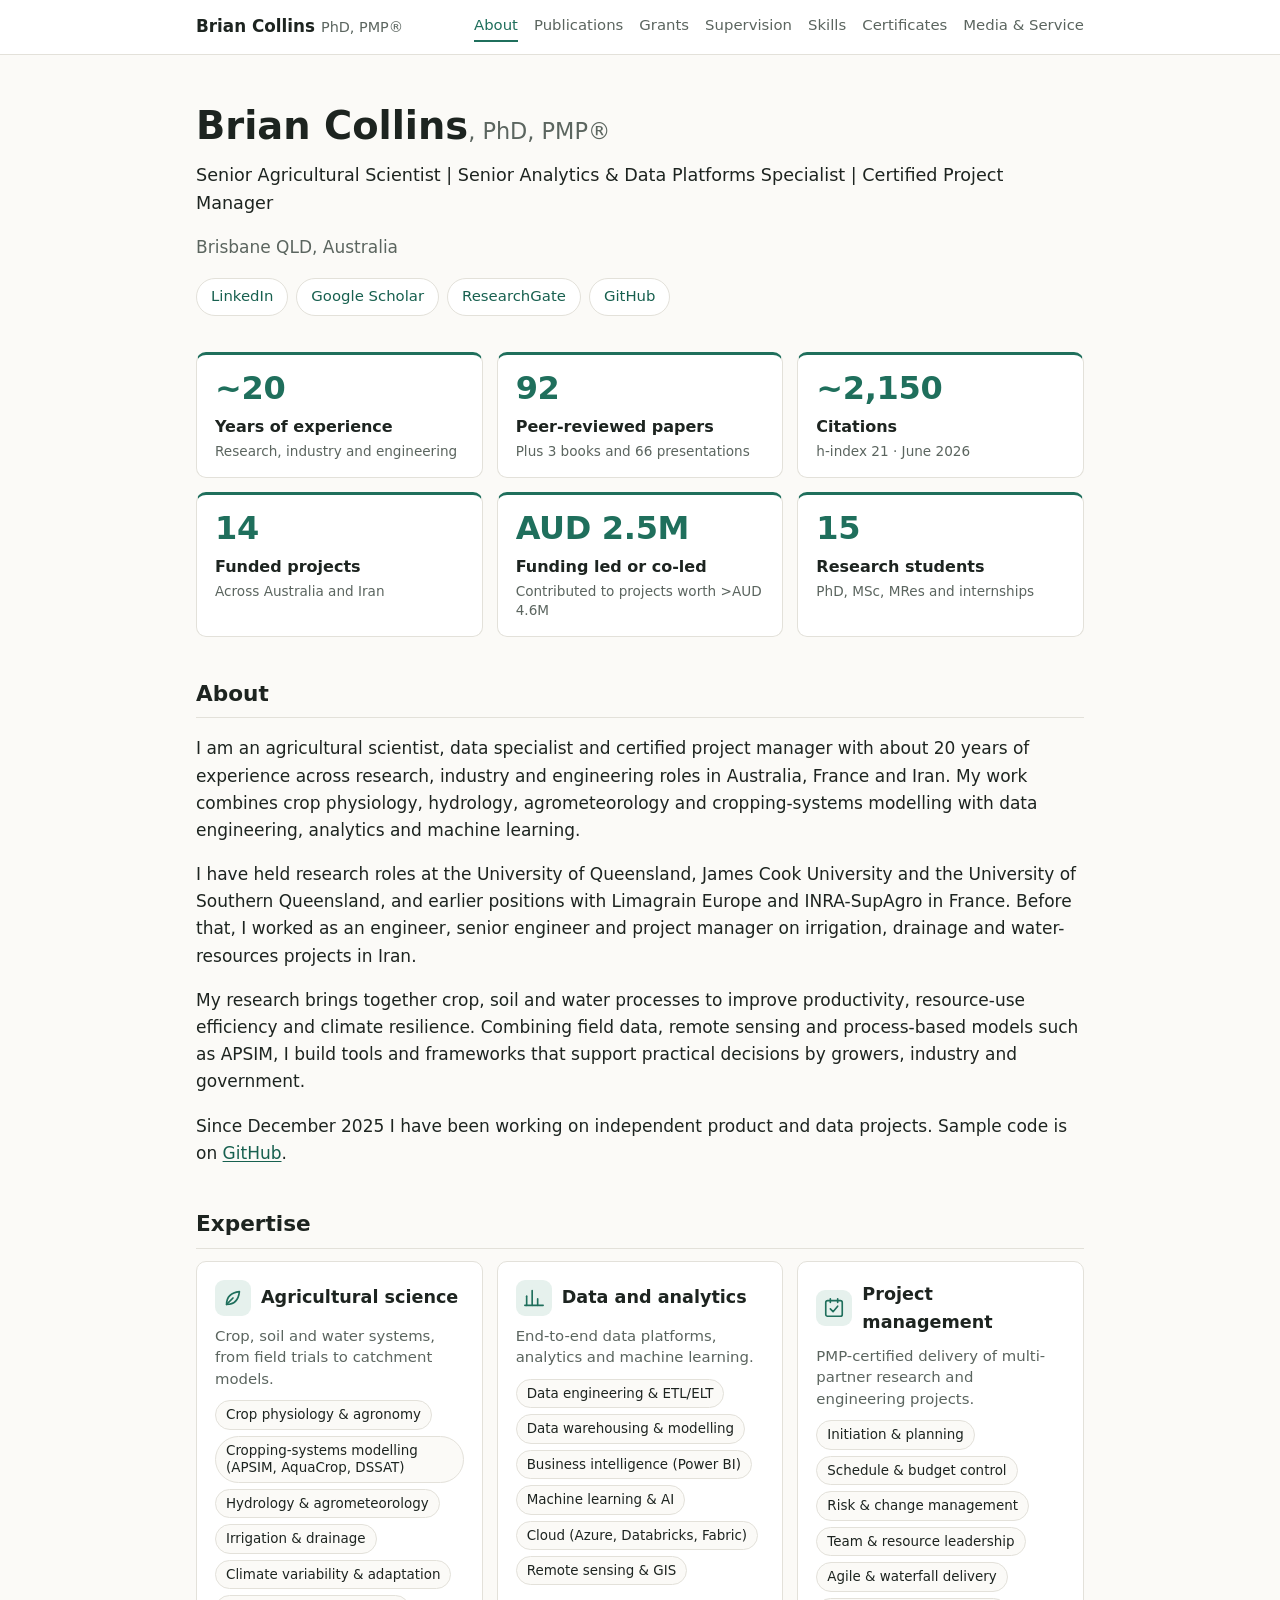
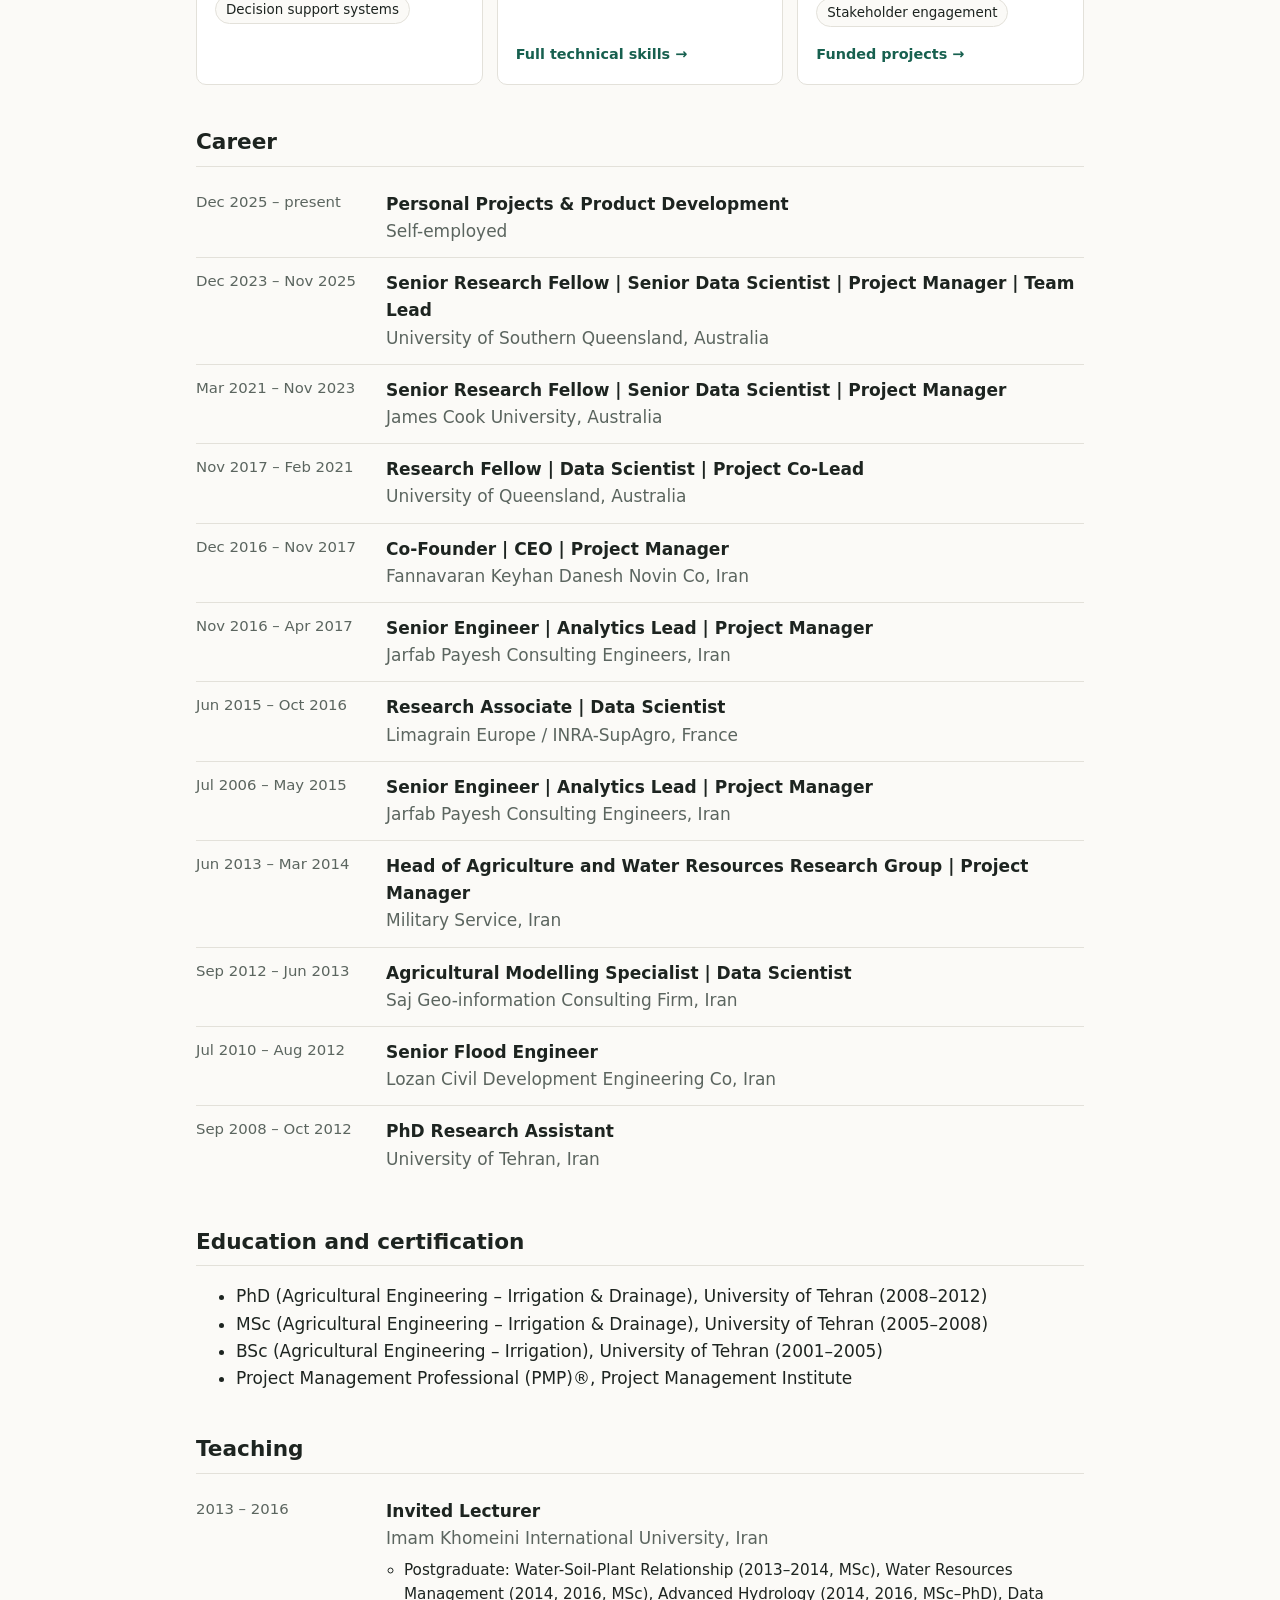
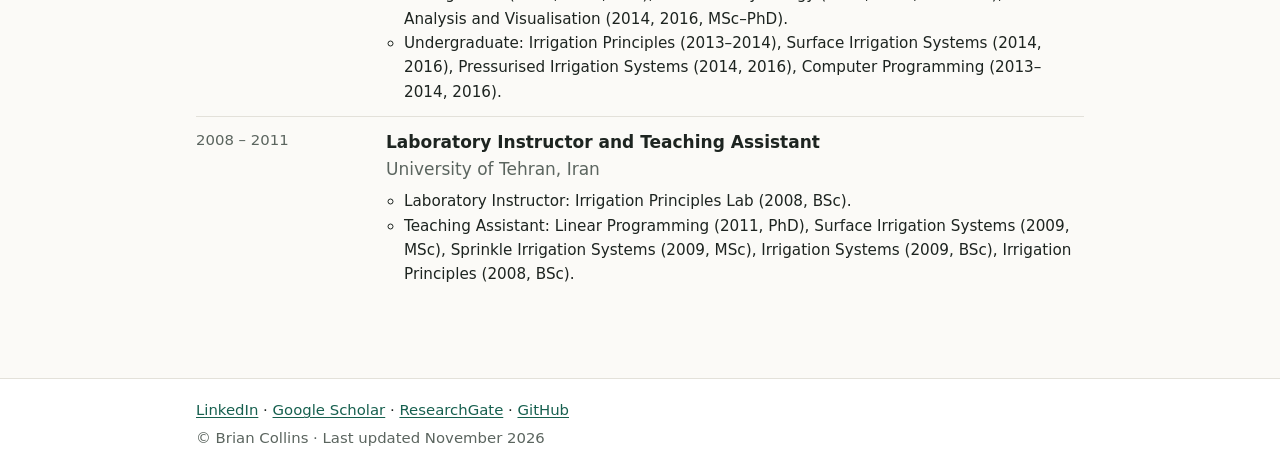
==== commit 34357e06: "Open external links in a new tab Co-Authored-By: Claude Opus 5.5 <noreply@anthropic.com>" ====
--- a/index.html
+++ b/index.html
@@ -26,7 +26,7 @@
   <div class="buttons"><a class="button" href="https://www.linkedin.com/in/drbriancollins" rel="noopener">LinkedIn</a><a class="button" href="https://scholar.google.com/citations?user=UDJ355oAAAAJ" rel="noopener">Google Scholar</a><a class="button" href="https://www.researchgate.net/profile/Brian-Collins-6" rel="noopener">ResearchGate</a><a class="button" href="https://github.com/drbriancollins/MySampleWork" rel="noopener">GitHub</a></div>
 </section>
 <section class="stats" aria-label="Highlights"><div class="stat"><strong>~20</strong><span class="label">Years of experience</span><span class="sub">Research, industry and engineering</span></div><div class="stat"><strong>92</strong><span class="label">Peer-reviewed papers</span><span class="sub">Plus 3 books and 66 presentations</span></div><div class="stat"><strong>~2,150</strong><span class="label">Citations</span><span class="sub">h-index 21 · June 2026</span></div><div class="stat"><strong>14</strong><span class="label">Funded projects</span><span class="sub">Across Australia and Iran</span></div><div class="stat"><strong>AUD 2.5M</strong><span class="label">Funding led or co-led</span><span class="sub">Contributed to projects worth &gt;AUD 4.6M</span></div><div class="stat"><strong>15</strong><span class="label">Research students</span><span class="sub">PhD, MSc, MRes and internships</span></div></section>
-<section><h2>About</h2><p>I am an agricultural scientist, data specialist and certified project manager with about 20 years of experience across research, industry and engineering roles in Australia, France and Iran. My work combines crop physiology, hydrology, agrometeorology and cropping-systems modelling with data engineering, analytics and machine learning.</p><p>I have held research roles at the University of Queensland, James Cook University and the University of Southern Queensland, and earlier positions with Limagrain Europe and INRA-SupAgro in France. Before that, I worked as an engineer, senior engineer and project manager on irrigation, drainage and water-resources projects in Iran.</p><p>My research brings together crop, soil and water processes to improve productivity, resource-use efficiency and climate resilience. Combining field data, remote sensing and process-based models such as APSIM, I build tools and frameworks that support practical decisions by growers, industry and government.</p><p>Since December 2025 I have been working on independent product and data projects. Sample code is on <a href="https://github.com/drbriancollins/MySampleWork" rel="noopener">GitHub</a>.</p></section>
+<section><h2>About</h2><p>I am an agricultural scientist, data specialist and certified project manager with about 20 years of experience across research, industry and engineering roles in Australia, France and Iran. My work combines crop physiology, hydrology, agrometeorology and cropping-systems modelling with data engineering, analytics and machine learning.</p><p>I have held research roles at the University of Queensland, James Cook University and the University of Southern Queensland, and earlier positions with Limagrain Europe and INRA-SupAgro in France. Before that, I worked as an engineer, senior engineer and project manager on irrigation, drainage and water-resources projects in Iran.</p><p>My research brings together crop, soil and water processes to improve productivity, resource-use efficiency and climate resilience. Combining field data, remote sensing and process-based models such as APSIM, I build tools and frameworks that support practical decisions by growers, industry and government.</p><p>Since December 2025 I have been working on independent product and data projects. Sample code is on <a href="https://github.com/drbriancollins/MySampleWork" target="_blank" rel="noopener noreferrer">GitHub</a>.</p></section>
 <section><h2>Expertise</h2><div class="cards"><div class="card exp"><div class="exp-head"><svg class="icon" viewBox="0 0 24 24" aria-hidden="true" fill="none" stroke="currentColor" stroke-width="1.8" stroke-linecap="round" stroke-linejoin="round"><path d="M5 19c0-8 5-13 14-14-1 9-6 14-14 14z"/><path d="M5 19l7-7"/></svg><h3>Agricultural science</h3></div><p class="exp-sum">Crop, soil and water systems, from field trials to catchment models.</p><ul class="chips"><li>Crop physiology &amp; agronomy</li><li>Cropping-systems modelling (APSIM, AquaCrop, DSSAT)</li><li>Hydrology &amp; agrometeorology</li><li>Irrigation &amp; drainage</li><li>Climate variability &amp; adaptation</li><li>Decision support systems</li></ul></div><div class="card exp"><div class="exp-head"><svg class="icon" viewBox="0 0 24 24" aria-hidden="true" fill="none" stroke="currentColor" stroke-width="1.8" stroke-linecap="round" stroke-linejoin="round"><path d="M4 20V10"/><path d="M10 20V4"/><path d="M16 20v-7"/><path d="M22 20H2"/></svg><h3>Data and analytics</h3></div><p class="exp-sum">End-to-end data platforms, analytics and machine learning.</p><ul class="chips"><li>Data engineering &amp; ETL/ELT</li><li>Data warehousing &amp; modelling</li><li>Business intelligence (Power BI)</li><li>Machine learning &amp; AI</li><li>Cloud (Azure, Databricks, Fabric)</li><li>Remote sensing &amp; GIS</li></ul><a class="more" href="technical-skills/">Full technical skills →</a></div><div class="card exp"><div class="exp-head"><svg class="icon" viewBox="0 0 24 24" aria-hidden="true" fill="none" stroke="currentColor" stroke-width="1.8" stroke-linecap="round" stroke-linejoin="round"><rect x="3" y="4" width="18" height="17" rx="2"/><path d="M8 2v4M16 2v4"/><path d="M8 13l3 3 5-6"/></svg><h3>Project management</h3></div><p class="exp-sum">PMP-certified delivery of multi-partner research and engineering projects.</p><ul class="chips"><li>Initiation &amp; planning</li><li>Schedule &amp; budget control</li><li>Risk &amp; change management</li><li>Team &amp; resource leadership</li><li>Agile &amp; waterfall delivery</li><li>Stakeholder engagement</li></ul><a class="more" href="grants/">Funded projects →</a></div></div></section>
 <section><h2>Career</h2><ol class="timeline"><li><span class="dates">Dec 2025 – present</span><div><strong>Personal Projects &amp; Product Development</strong><span class="org">Self-employed</span></div></li><li><span class="dates">Dec 2023 – Nov 2025</span><div><strong>Senior Research Fellow | Senior Data Scientist | Project Manager | Team Lead</strong><span class="org">University of Southern Queensland, Australia</span></div></li><li><span class="dates">Mar 2021 – Nov 2023</span><div><strong>Senior Research Fellow | Senior Data Scientist | Project Manager</strong><span class="org">James Cook University, Australia</span></div></li><li><span class="dates">Nov 2017 – Feb 2021</span><div><strong>Research Fellow | Data Scientist | Project Co-Lead</strong><span class="org">University of Queensland, Australia</span></div></li><li><span class="dates">Dec 2016 – Nov 2017</span><div><strong>Co-Founder | CEO | Project Manager</strong><span class="org">Fannavaran Keyhan Danesh Novin Co, Iran</span></div></li><li><span class="dates">Nov 2016 – Apr 2017</span><div><strong>Senior Engineer | Analytics Lead | Project Manager</strong><span class="org">Jarfab Payesh Consulting Engineers, Iran</span></div></li><li><span class="dates">Jun 2015 – Oct 2016</span><div><strong>Research Associate | Data Scientist</strong><span class="org">Limagrain Europe / INRA-SupAgro, France</span></div></li><li><span class="dates">Jul 2006 – May 2015</span><div><strong>Senior Engineer | Analytics Lead | Project Manager</strong><span class="org">Jarfab Payesh Consulting Engineers, Iran</span></div></li><li><span class="dates">Jun 2013 – Mar 2014</span><div><strong>Head of Agriculture and Water Resources Research Group | Project Manager</strong><span class="org">Military Service, Iran</span></div></li><li><span class="dates">Sep 2012 – Jun 2013</span><div><strong>Agricultural Modelling Specialist | Data Scientist</strong><span class="org">Saj Geo-information Consulting Firm, Iran</span></div></li><li><span class="dates">Jul 2010 – Aug 2012</span><div><strong>Senior Flood Engineer</strong><span class="org">Lozan Civil Development Engineering Co, Iran</span></div></li><li><span class="dates">Sep 2008 – Oct 2012</span><div><strong>PhD Research Assistant</strong><span class="org">University of Tehran, Iran</span></div></li></ol></section>
 <section><h2>Education and certification</h2><ul><li>PhD (Agricultural Engineering – Irrigation &amp; Drainage), University of Tehran (2008–2012)</li><li>MSc (Agricultural Engineering – Irrigation &amp; Drainage), University of Tehran (2005–2008)</li><li>BSc (Agricultural Engineering – Irrigation), University of Tehran (2001–2005)</li><li>Project Management Professional (PMP)®, Project Management Institute</li></ul></section>
@@ -35,7 +35,7 @@
 </main>
 <footer class="site-footer">
   <div class="wrap">
-    <p><a href="https://www.linkedin.com/in/drbriancollins" rel="noopener">LinkedIn</a> · <a href="https://scholar.google.com/citations?user=UDJ355oAAAAJ" rel="noopener">Google Scholar</a> · <a href="https://www.researchgate.net/profile/Brian-Collins-6" rel="noopener">ResearchGate</a> · <a href="https://github.com/drbriancollins/MySampleWork" rel="noopener">GitHub</a></p>
+    <p><a href="https://www.linkedin.com/in/drbriancollins" target="_blank" rel="noopener noreferrer">LinkedIn</a> · <a href="https://scholar.google.com/citations?user=UDJ355oAAAAJ" target="_blank" rel="noopener noreferrer">Google Scholar</a> · <a href="https://www.researchgate.net/profile/Brian-Collins-6" target="_blank" rel="noopener noreferrer">ResearchGate</a> · <a href="https://github.com/drbriancollins/MySampleWork" target="_blank" rel="noopener noreferrer">GitHub</a></p>
     <p class="muted">© Brian Collins · Last updated November 2026</p>
   </div>
 </footer>
--- a/assets/style.css
+++ b/assets/style.css
@@ -45,7 +45,8 @@
 nav[aria-label="Main"] a:hover { color: var(--text); }
 nav[aria-label="Main"] a[aria-current="page"] { color: var(--accent); border-bottom-color: var(--accent); }
 
-main { padding-top: 32px; padding-bottom: 48px; }
+main.wrap { padding-top: 32px; padding-bottom: 80px; }
+.timeline > li:last-child { border-bottom: 0; }
 h1 { font-size: 2rem; line-height: 1.2; margin: 0 0 12px; }
 h2 { font-size: 1.35rem; margin: 40px 0 12px; padding-bottom: 6px; border-bottom: 1px solid var(--line); }
 h3 { font-size: 1.05rem; margin: 0 0 8px; }
